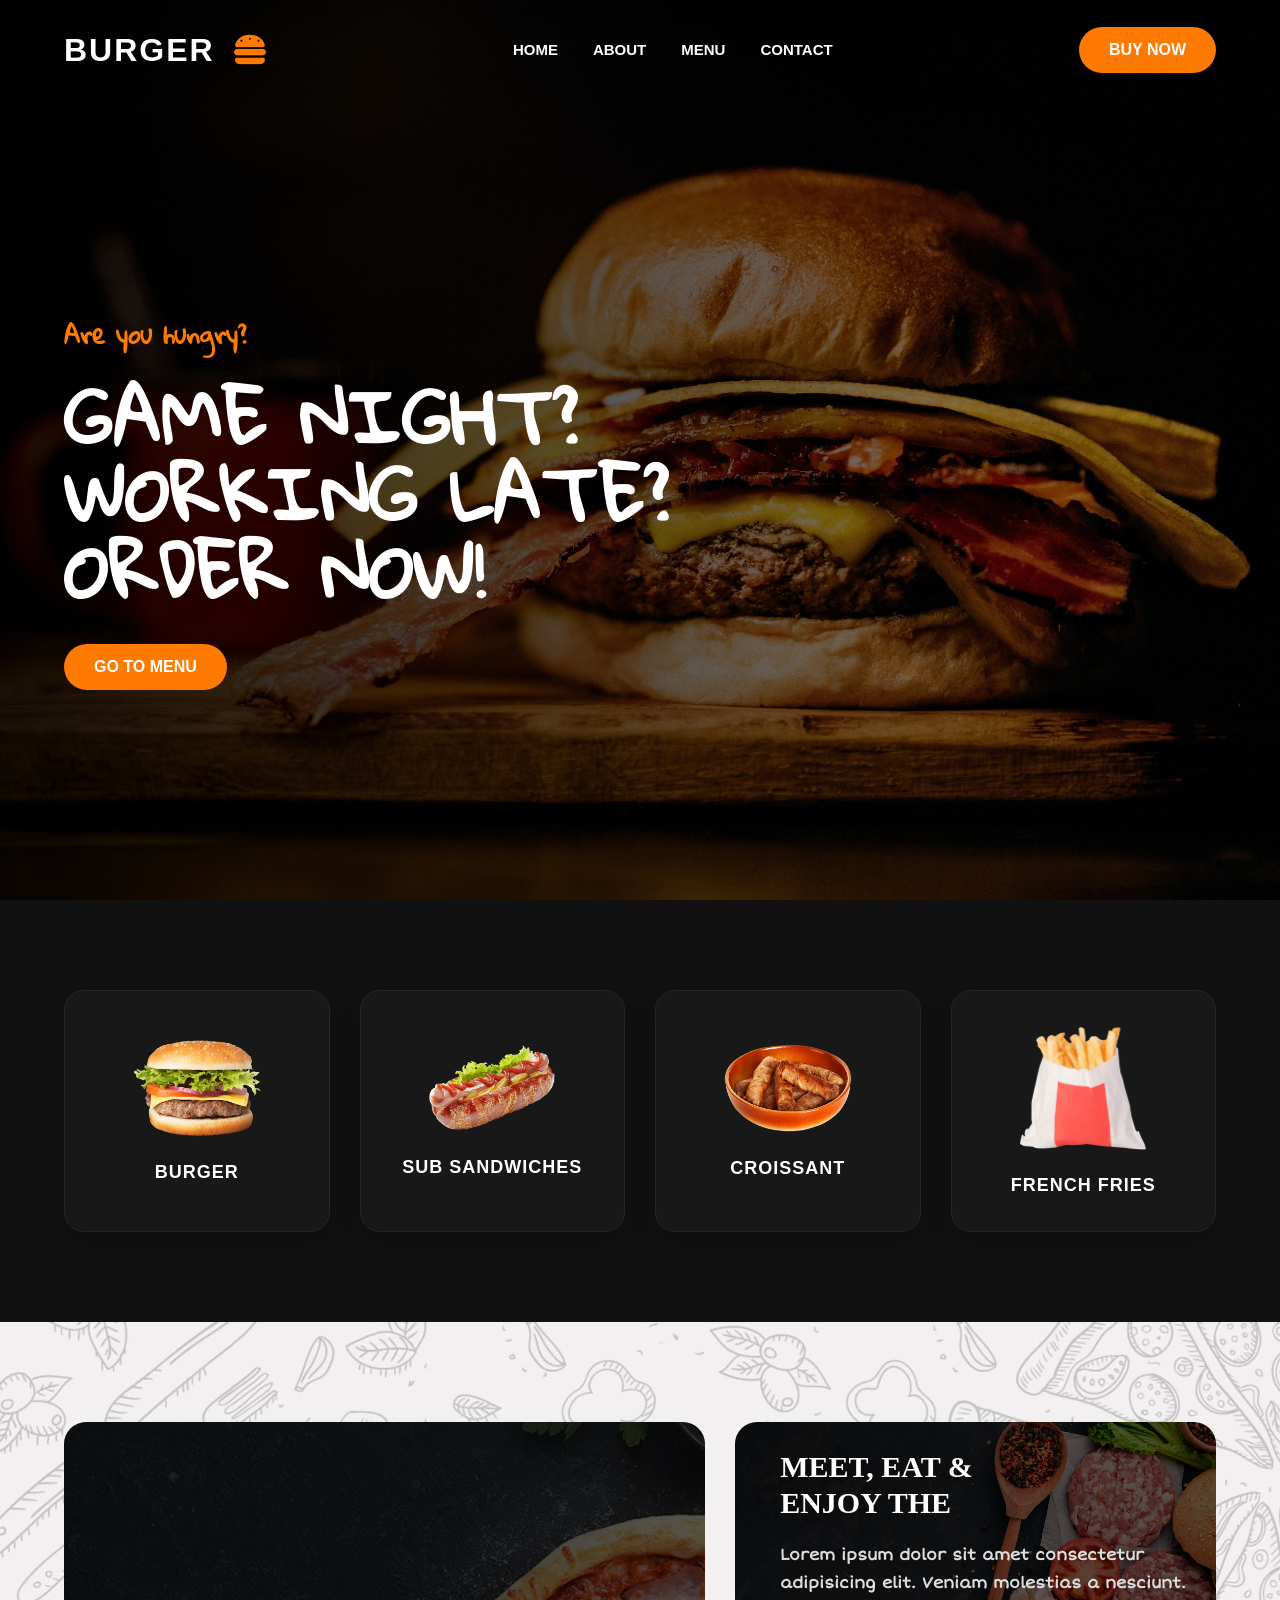
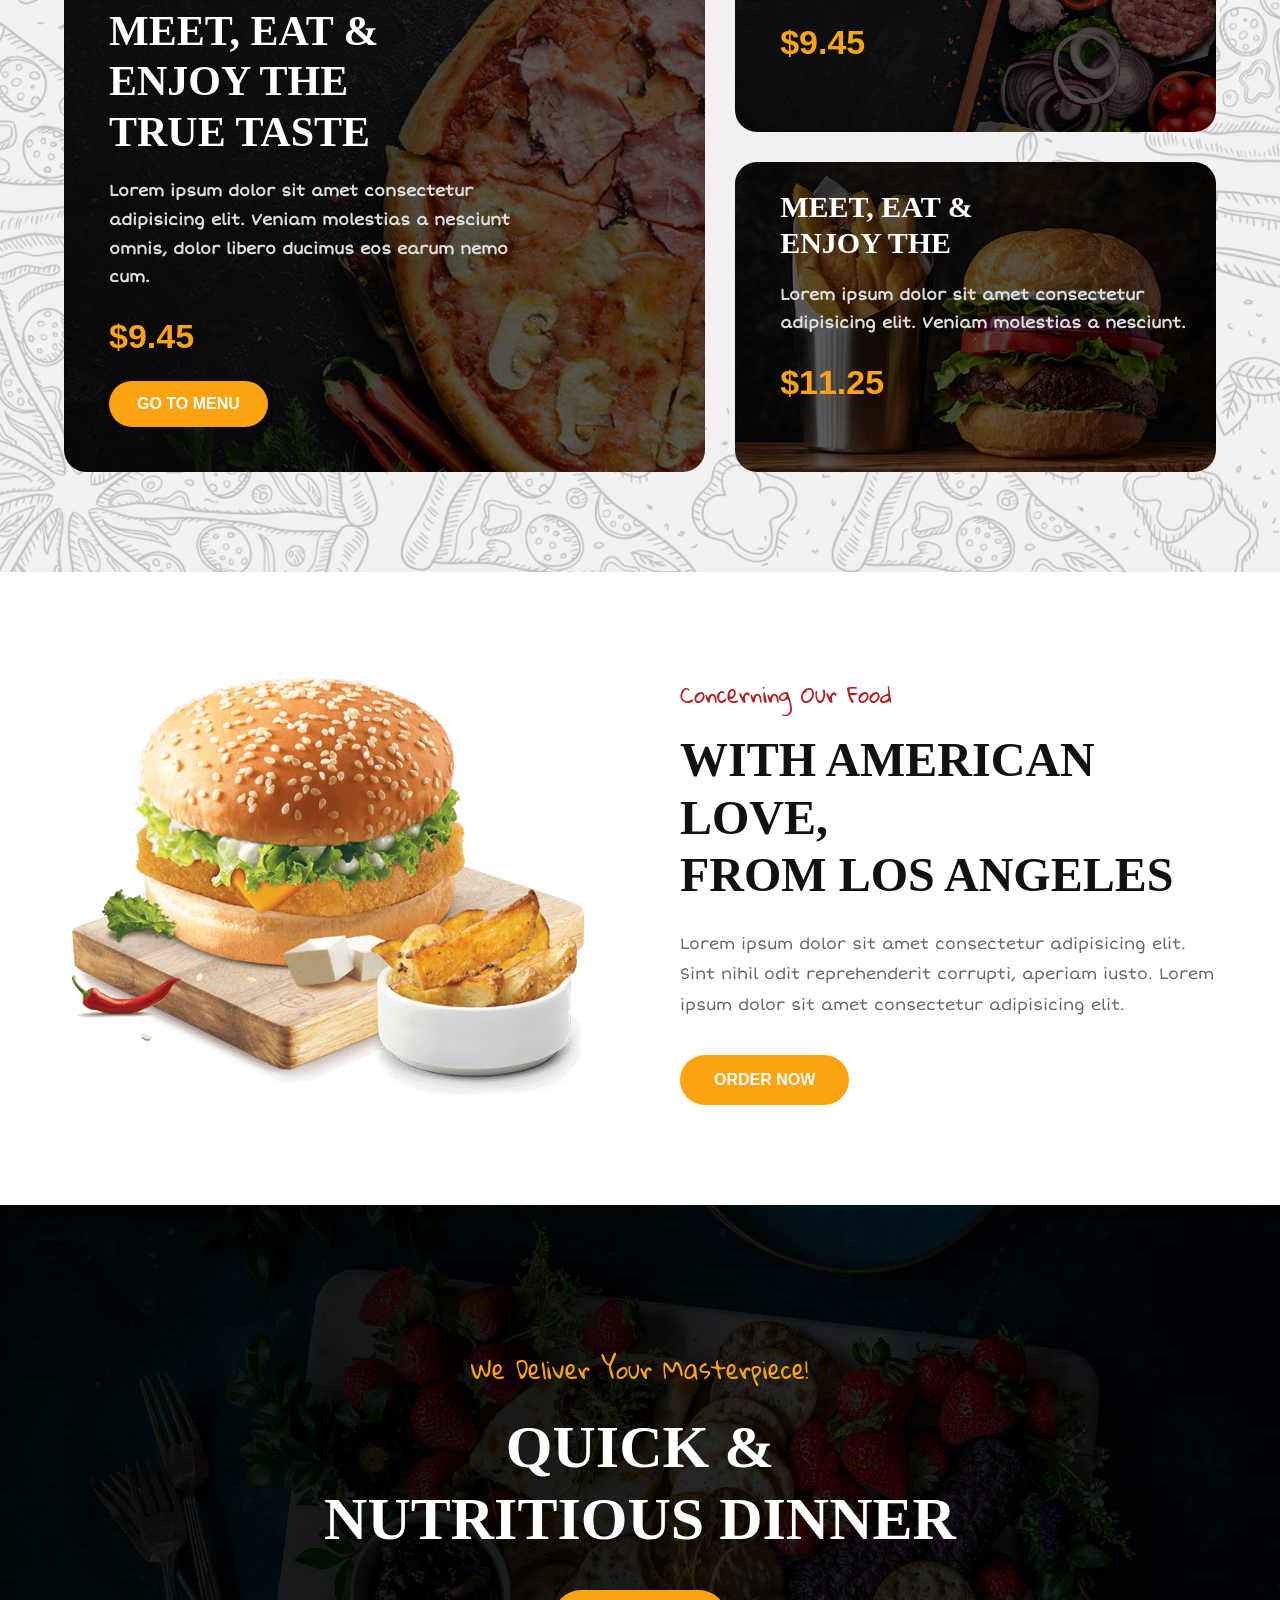
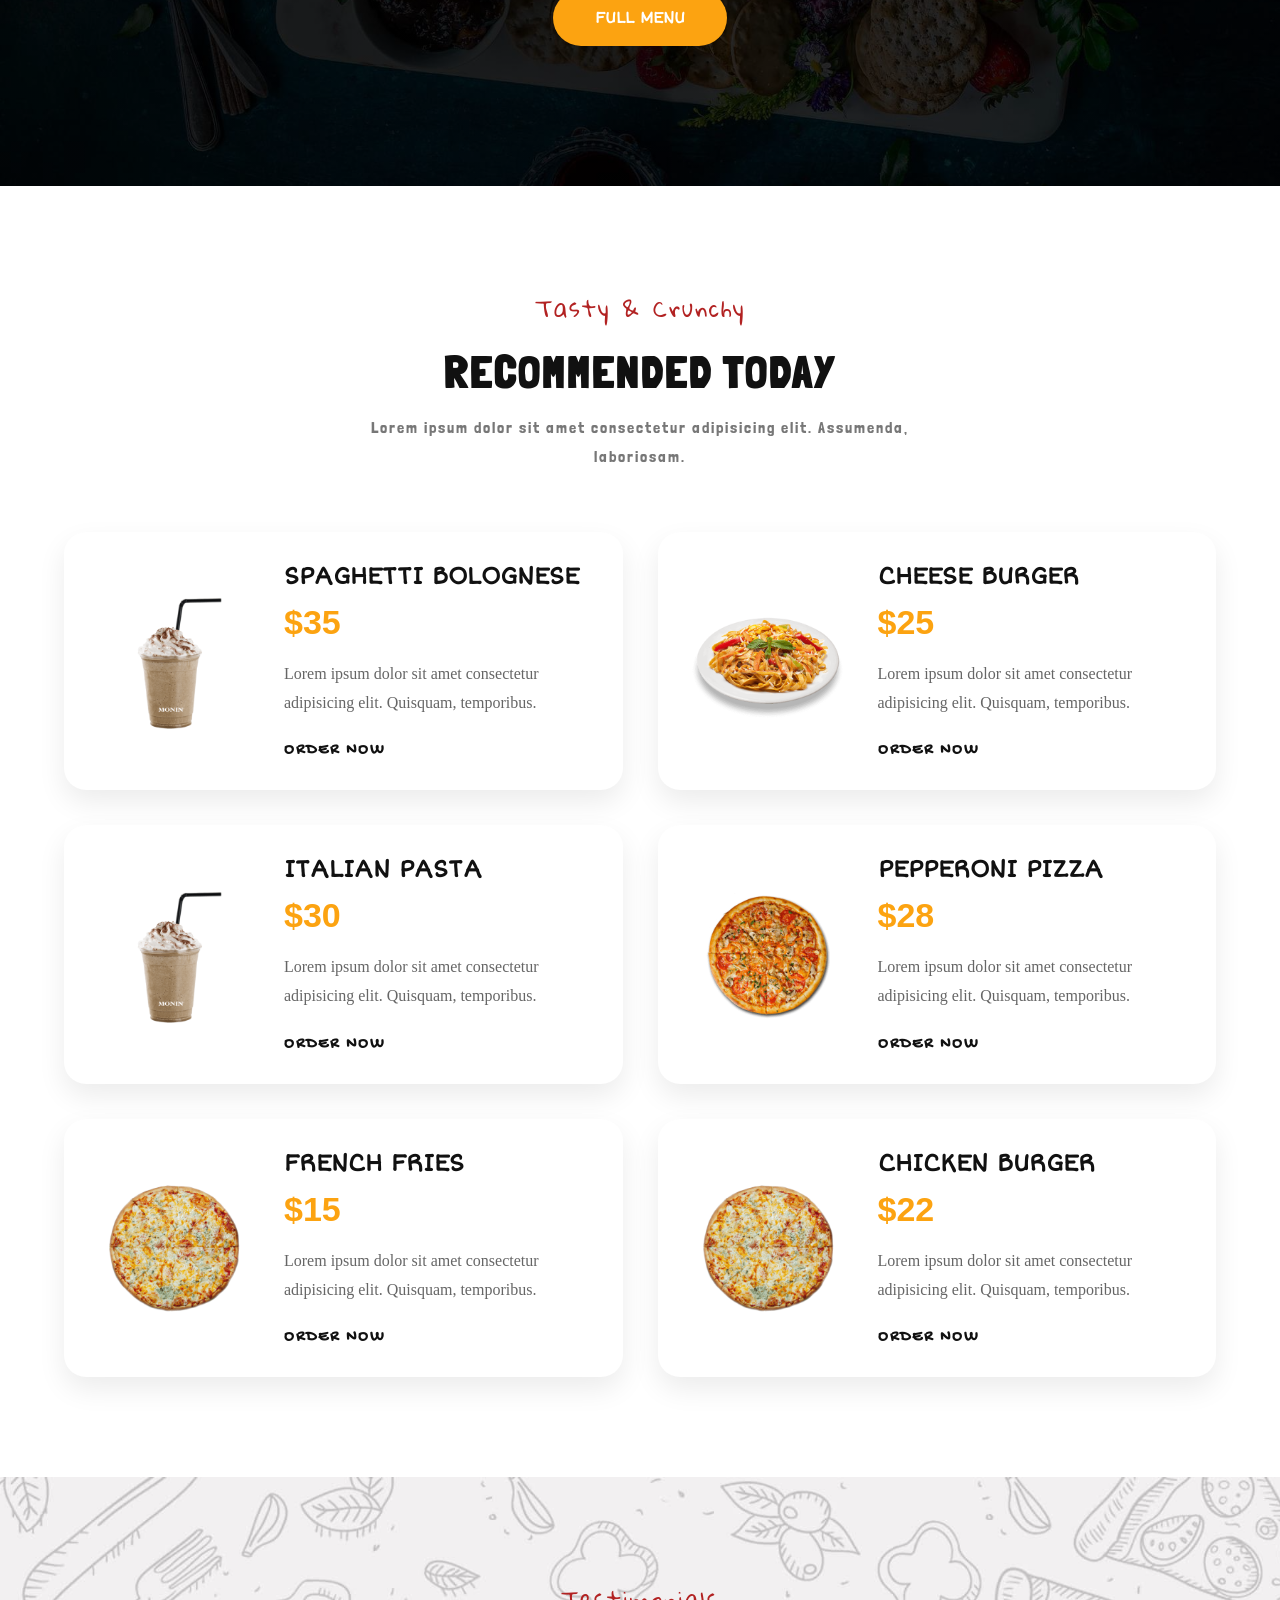
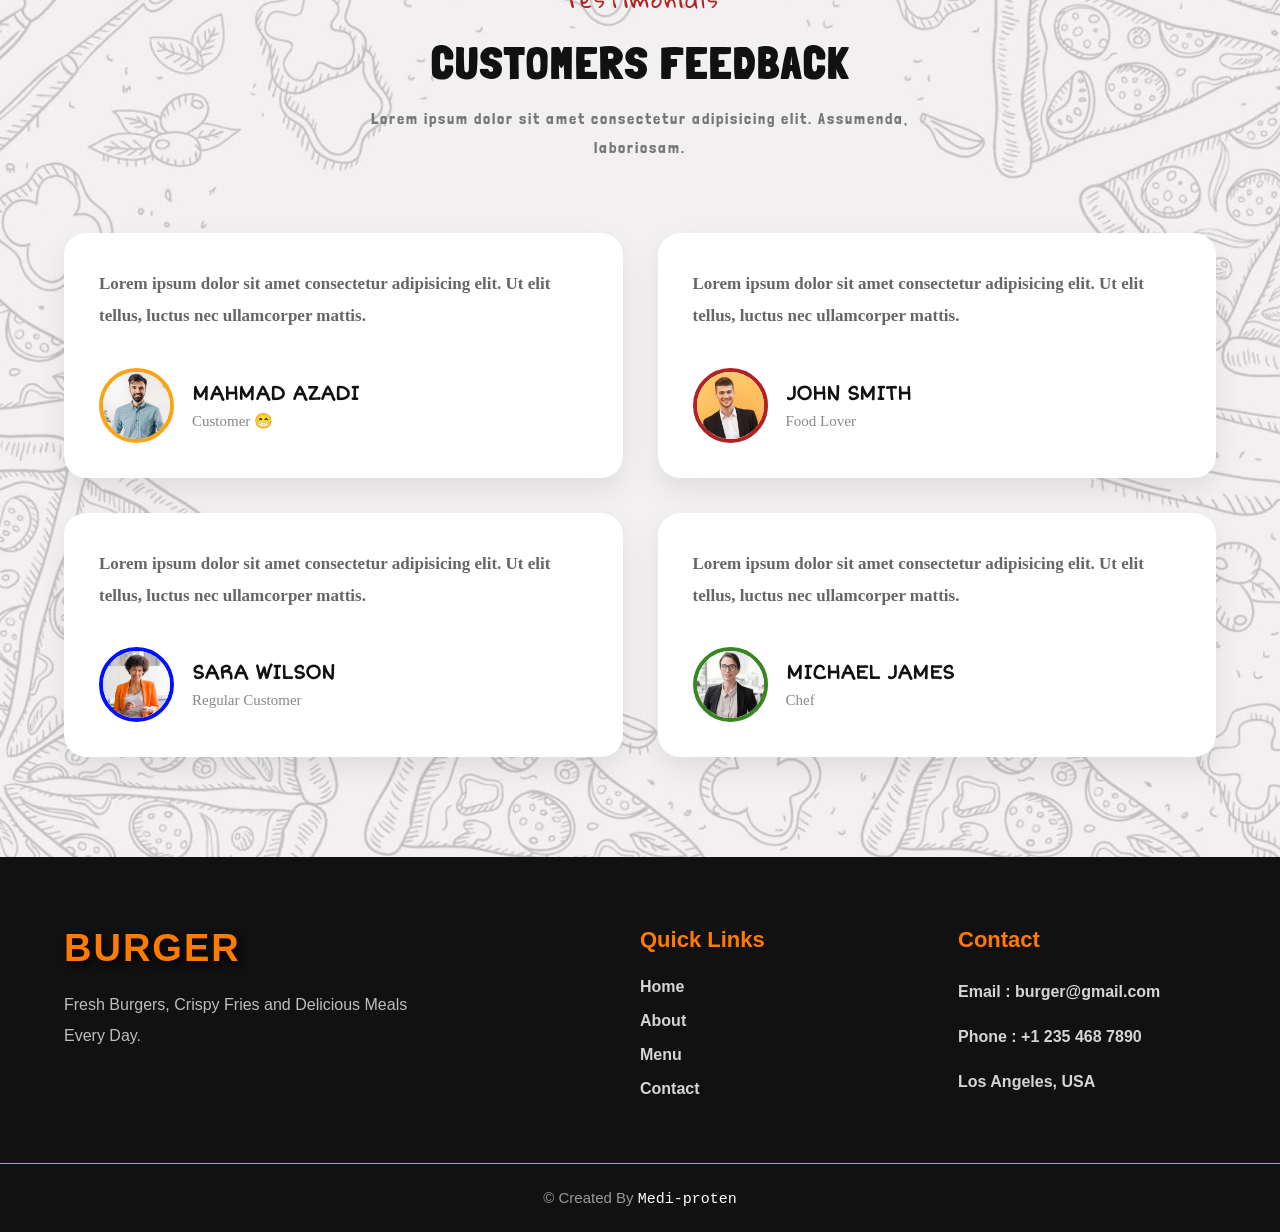
==== index.html @ 8668d594 "push burger website in github" ====
<!doctype html>
<html lang="en">
  <head>
    <meta charset="UTF-8" />
    <meta name="viewport" content="width=device-width, initial-scale=1.0" />
    <title>Burger Website</title>

    <!-- Favicon -->
    <link rel="icon" href="asesst/imgs/logo.png" />

    <!-- Font Awesome -->
    <link
      rel="stylesheet"
      href="https://cdnjs.cloudflare.com/ajax/libs/font-awesome/6.7.2/css/all.min.css"
    />

    <!-- Google Fonts (یکبار لینک شده) -->
    <link rel="preconnect" href="https://fonts.googleapis.com" />
    <link rel="preconnect" href="https://fonts.gstatic.com" crossorigin />
    <link
      href="https://fonts.googleapis.com/css2?family=Geist+Pixel&family=Gloria+Hallelujah&family=Gochi+Hand&family=Kavoon&family=Kranky&family=Lilita+One&family=Londrina+Solid:wght@100;300;400;900&family=Playpen+Sans:wght@100..800&family=Rock+Salt&family=Short+Stack&family=Syne+Mono&display=swap"
      rel="stylesheet"
    />

    <!-- CSS -->
    <link rel="stylesheet" href="css/reset.css" />
    <link rel="stylesheet" href="css/style.css" />
    <link rel="stylesheet" href="css/loader.css" />
  </head>
  <body>
    <!-- ===== LOADER ===== -->
    <div class="loader-wrapper" id="loader">
      <div class="loader">
        <div class="loader-burger">
          <i class="fas fa-hamburger"></i>
        </div>
        <div class="loader-text">BURGER <span>HOUSE</span></div>
        <div class="loader-dots">
          <span></span>
          <span></span>
          <span></span>
          <span></span>
          <span></span>
        </div>
        <div class="loader-progress">
          <div class="loader-progress-bar"></div>
        </div>
        <div class="loader-subtext">Preparing delicious meals...</div>
      </div>
    </div>
    <!-- ===== HEADER ===== -->
    <header class="header" id="header">
      <div class="container">
        <!-- ===== NAVBAR ===== -->
        <nav class="navbar">
          <div class="logo-box">
            <h2 class="logo-text">BURGER</h2>
            <i class="fas fa-hamburger logo-icon"></i>
          </div>
          <ul class="menu-list">
            <li><a href="index.html" class="active">HOME</a></li>
            <li><a href="html/about.html">ABOUT</a></li>
            <li><a href="html/menu.html">MENU</a></li>
            <li><a href="html/contact.html">CONTACT</a></li>
          </ul>
          <a href="html/menu.html" class="order-button">BUY NOW</a>
        </nav>

        <!-- ===== HERO ===== -->
        <section class="hero">
          <div class="hero-text">
            <p class="small-title">Are you hungry?</p>
            <h1 class="main-title">
              GAME NIGHT?<br />
              WORKING LATE?<br />
              ORDER NOW!
            </h1>
            <a href="html/menu.html" class="order-button">GO TO MENU</a>
          </div>
        </section>
      </div>
    </header>

    <!-- ===== FOOD CATEGORY ===== -->
    <section class="food-category">
      <div class="food-category-card">
        <img src="asesst/imgs/category-01.png" alt="Burger" />
        <h3>BURGER</h3>
      </div>
      <div class="food-category-card">
        <img src="asesst/imgs/category-02.png" alt="Sub Sandwich" />
        <h3>SUB SANDWICHES</h3>
      </div>
      <div class="food-category-card">
        <img src="asesst/imgs/category-03.png" alt="Croissant" />
        <h3>CROISSANT</h3>
      </div>
      <div class="food-category-card">
        <img src="asesst/imgs/category-04.png" alt="French Fries" />
        <h3>FRENCH FRIES</h3>
      </div>
    </section>

    <!-- ===== SPECIAL FOODS ===== -->
    <section class="special-food">
      <div class="special-food-container">
        <!-- Left Card -->
        <article class="special-card large-card">
          <img src="asesst/imgs/special-01.jpg" alt="Special Burger" />
          <div class="special-content">
            <h2>
              MEET, EAT & <br />
              ENJOY THE <br />
              TRUE TASTE
            </h2>
            <p>
              Lorem ipsum dolor sit amet consectetur adipisicing elit. Veniam
              molestias a nesciunt omnis, dolor libero ducimus eos earum nemo
              cum.
            </p>
            <span class="price">$9.45</span>
            <a href="menu.html" class="menu-btn">GO TO MENU</a>
          </div>
        </article>
        <!-- Right Cards -->
        <div class="special-right">
          <article class="special-card small-card">
            <img src="asesst/imgs/special-02.jpg" alt="Burger" />
            <div class="special-content">
              <h2>
                MEET, EAT & <br />
                ENJOY THE
              </h2>
              <p>
                Lorem ipsum dolor sit amet consectetur adipisicing elit. Veniam
                molestias a nesciunt.
              </p>
              <span class="price">$9.45</span>
            </div>
          </article>

          <article class="special-card small-card">
            <img src="asesst/imgs/special-03.jpg" alt="Burger" />
            <div class="special-content">
              <h2>
                MEET, EAT & <br />
                ENJOY THE
              </h2>
              <p>
                Lorem ipsum dolor sit amet consectetur adipisicing elit. Veniam
                molestias a nesciunt.
              </p>
              <span class="price">$11.25</span>
            </div>
          </article>
        </div>
      </div>
    </section>

    <!-- ===== ABOUT ===== -->
    <section class="about">
      <div class="container about-container">
        <div class="about-image">
          <img src="asesst/imgs/about-bg.png" alt="About Burger" />
        </div>
        <div class="about-content">
          <span class="section-subtitle">Concerning Our Food</span>
          <h2 class="section-title">
            WITH AMERICAN LOVE,<br />
            FROM LOS ANGELES
          </h2>
          <p>
            Lorem ipsum dolor sit amet consectetur adipisicing elit. Sint nihil
            odit reprehenderit corrupti, aperiam iusto. Lorem ipsum dolor sit
            amet consectetur adipisicing elit.
          </p>
          <a href="#" class="about-btn">ORDER NOW</a>
        </div>
      </div>
    </section>

    <!-- ===== DELIVERY BANNER ===== -->
    <section class="delivery-banner">
      <div class="banner-overlay">
        <div class="banner-content">
          <span class="banner-subtitle">We Deliver Your Masterpiece!</span>
          <h2>
            QUICK & <br />
            NUTRITIOUS DINNER
          </h2>
          <a href="menu.html" class="banner-btn">FULL MENU</a>
        </div>
      </div>
    </section>

    <!-- ===== RECOMMENDED MENU ===== -->
    <section class="recommended-menu">
      <div class="container">
        <div class="section-heading">
          <span>Tasty & Crunchy</span>
          <h2>RECOMMENDED TODAY</h2>
          <p>
            Lorem ipsum dolor sit amet consectetur adipisicing elit. Assumenda,
            laboriosam.
          </p>
        </div>

        <section class="foods">
          <!-- Card 1 -->
          <article class="food-card">
            <div class="food-image">
              <img src="asesst/imgs/today-03.png" alt="Spaghetti" />
            </div>
            <div class="food-content">
              <h3>SPAGHETTI BOLOGNESE</h3>
              <span class="food-price">$35</span>
              <p>
                Lorem ipsum dolor sit amet consectetur adipisicing elit.
                Quisquam, temporibus.
              </p>
              <a href="#" class="food-btn">ORDER NOW</a>
            </div>
          </article>
          <!-- Card 2 -->
          <article class="food-card">
            <div class="food-image">
              <img src="asesst/imgs/today-01.png" alt="Burger" />
            </div>
            <div class="food-content">
              <h3>CHEESE BURGER</h3>
              <span class="food-price">$25</span>
              <p>
                Lorem ipsum dolor sit amet consectetur adipisicing elit.
                Quisquam, temporibus.
              </p>
              <a href="#" class="food-btn">ORDER NOW</a>
            </div>
          </article>

          <!-- Card 3 -->
          <article class="food-card">
            <div class="food-image">
              <img src="asesst/imgs/today-03.png" alt="Pasta" />
            </div>
            <div class="food-content">
              <h3>ITALIAN PASTA</h3>
              <span class="food-price">$30</span>
              <p>
                Lorem ipsum dolor sit amet consectetur adipisicing elit.
                Quisquam, temporibus.
              </p>
              <a href="#" class="food-btn">ORDER NOW</a>
            </div>
          </article>

          <!-- Card 4 -->
          <article class="food-card">
            <div class="food-image">
              <img src="asesst/imgs/today-02.png" alt="Pizza" />
            </div>
            <div class="food-content">
              <h3>PEPPERONI PIZZA</h3>
              <span class="food-price">$28</span>
              <p>
                Lorem ipsum dolor sit amet consectetur adipisicing elit.
                Quisquam, temporibus.
              </p>
              <a href="#" class="food-btn">ORDER NOW</a>
            </div>
          </article>

          <!-- Card 5 -->
          <article class="food-card">
            <div class="food-image">
              <img src="asesst/imgs/today-04.png" alt="French Fries" />
            </div>
            <div class="food-content">
              <h3>FRENCH FRIES</h3>
              <span class="food-price">$15</span>
              <p>
                Lorem ipsum dolor sit amet consectetur adipisicing elit.
                Quisquam, temporibus.
              </p>
              <a href="#" class="food-btn">ORDER NOW</a>
            </div>
          </article>

          <!-- Card 6 -->
          <article class="food-card">
            <div class="food-image">
              <img src="asesst/imgs/today-04.png" alt="Chicken Burger" />
            </div>
            <div class="food-content">
              <h3>CHICKEN BURGER</h3>
              <span class="food-price">$22</span>
              <p>
                Lorem ipsum dolor sit amet consectetur adipisicing elit.
                Quisquam, temporibus.
              </p>
              <a href="#" class="food-btn">ORDER NOW</a>
            </div>
          </article>
        </section>
      </div>
    </section>

    <!-- ===== FEEDBACK ===== -->
    <section class="feedback">
      <div class="container">
        <div class="section-heading">
          <span>Testimonials</span>
          <h2>CUSTOMERS FEEDBACK</h2>
          <p>
            Lorem ipsum dolor sit amet consectetur adipisicing elit. Assumenda,
            laboriosam.
          </p>
        </div>
        <div class="testimonials">
          <!-- Card 1 -->
          <article class="testimonial-card">
            <p>
              Lorem ipsum dolor sit amet consectetur adipisicing elit. Ut elit
              tellus, luctus nec ullamcorper mattis.
            </p>
            <div class="customer">
              <img
                id="one-customer"
                src="asesst/imgs/client-03.jpg"
                alt="Customer"
              />
              <div>
                <h3>MAHMAD AZADI</h3>
                <span>Customer 😁</span>
              </div>
            </div>
          </article>

          <!-- Card 2 -->
          <article class="testimonial-card">
            <p>
              Lorem ipsum dolor sit amet consectetur adipisicing elit. Ut elit
              tellus, luctus nec ullamcorper mattis.
            </p>
            <div class="customer">
              <img
                id="two-customer"
                src="asesst/imgs/client-02.jpg"
                alt="Customer"
              />
              <div>
                <h3>JOHN SMITH</h3>
                <span>Food Lover</span>
              </div>
            </div>
          </article>

          <!-- Card 3 -->
          <article class="testimonial-card">
            <p>
              Lorem ipsum dolor sit amet consectetur adipisicing elit. Ut elit
              tellus, luctus nec ullamcorper mattis.
            </p>
            <div class="customer">
              <img
                id="three-customer"
                src="asesst/imgs/client-01.jpg"
                alt="Customer"
              />
              <div>
                <h3>SARA WILSON</h3>
                <span>Regular Customer</span>
              </div>
            </div>
          </article>

          <!-- Card 4 -->
          <article class="testimonial-card">
            <p>
              Lorem ipsum dolor sit amet consectetur adipisicing elit. Ut elit
              tellus, luctus nec ullamcorper mattis.
            </p>
            <div class="customer">
              <img
                id="Four-customer"
                src="asesst/imgs/client-04.jpg"
                alt="Customer"
              />
              <div>
                <h3>MICHAEL JAMES</h3>
                <span>Chef</span>
              </div>
            </div>
          </article>
        </div>
      </div>
    </section>

    <!-- ===== FOOTER ===== -->
    <footer class="footer">
      <div class="container footer-container">
        <div class="footer-logo">
          <h2>BURGER</h2>
          <p>Fresh Burgers, Crispy Fries and Delicious Meals Every Day.</p>
        </div>

        <div class="footer-links">
          <h3>Quick Links</h3>
          <ul>
            <li><a href="index.html">Home</a></li>
            <li><a href="html/about.html">About</a></li>
            <li><a href="html/menu.html">Menu</a></li>
            <li><a href="html/contact.html">Contact</a></li>
          </ul>
        </div>

        <div class="footer-contact">
          <h3>Contact</h3>
          <p>Email : burger@gmail.com</p>
          <p>Phone : +1 235 468 7890</p>
          <p>Los Angeles, USA</p>
        </div>
      </div>

      <div class="footer-bottom">
        <p>
          © Created By
          <span style="color: #fff; font-family: monospace">Medi-proten</span>
        </p>
      </div>
    </footer>
    <script src="script/loader.js"></script>
  </body>
</html>
---- css/style.css ----
:root {
    --primary: #ff7a00;
    --primary-hover: #ff9433;
    --transition: 0.3s ease;
}
.container {
    width: 90%;
    max-width: 1300px;
    margin: auto;
}
.header {
    min-height: 100vh;
    background: linear-gradient(90deg, rgba(0, 0, 0, 0.88), rgba(0, 0, 0, 0.35)), url("../asesst/imgs/main.jpg");
    background-size: cover;
    background-position: center;
}
.navbar {
    height: 100px;
    display: flex;
    align-items: center;
    justify-content: space-between;
}
.logo-box {
    display: flex;
    align-items: center;
    gap: 18px;
}
.logo-text {
    font-size: 32px;
    font-weight: 900;
    letter-spacing: 2px;
    transition: var(--transition);
}
.logo-text:hover {
    transform: scale(1.05);
}
.logo-icon {
    font-size: 34px;
    color: var(--primary);
    transition: var(--transition);
}
.logo-icon:hover {
    transform: rotate(-10deg);
}
.menu-list {
    display: flex;
    gap: 35px;
}
.menu-list a {
    color: #fff;
    font-size: 15px;
    font-weight: bold;
    position: relative;
    transition: var(--transition);
    text-decoration: none;
}
.menu-list a:hover {
    color: var(--primary);
}
.menu-list a::after {
    content: "";
    position: absolute;
    left: 0;
    bottom: -8px;
    width: 100%;
    height: 2px;
    background: var(--primary);
    transform: scaleX(0);
    transform-origin: left;
    transition: var(--transition);
}
.menu-list a:hover::after {
    transform: scaleX(1);
}
.order-button {
    display: inline-block;
    padding: 14px 30px;
    background: var(--primary);
    color: #fff;
    border-radius: 40px;
    font-weight: bold;
    transition: var(--transition);
    text-decoration: none;
}
.order-button:hover {
    background: var(--primary-hover);
    transform: rotateZ(-3deg);
}
.hero {
    min-height: calc(100vh - 100px);
    display: flex;
    align-items: center;
}
.hero-text {
    max-width: 650px;
}
.small-title {
    color: var(--primary);
    font-size: 24px;
    font-weight: bold;
    margin-bottom: 20px;
    font-family: "Gloria Hallelujah", cursive;
}
.main-title {
    font-size: 70px;
    line-height: 1.1;
    font-weight: bolder;
    letter-spacing: .05rem;
    margin-bottom: 35px;
    font-family: Gloria Hallelujah;
}
.hero-button {
    display: inline-block;
    padding: 18px 42px;
    border-radius: 40px;
    background: var(--primary);
    color: #fff;
    font-weight: bold;
    transition: var(--transition);
    text-decoration: none;
}
.hero-button:hover {
    background: var(--primary-hover);
    transform: translateY(-5px);
}
.food-category {
    width: 90%;
    max-width: 1300px;
    margin: 90px auto;
    display: grid;
    grid-template-columns: repeat(4, 1fr);
    gap: 30px;
}
.food-category-card {
    background: #181818;
    border: 1px solid #252525;
    border-radius: 20px;
    padding: 35px 20px;
    display: flex;
    flex-direction: column;
    align-items: center;
    justify-content: center;
    text-align: center;
    cursor: pointer;
    transition: .35s ease;
    box-shadow: 0 10px 25px rgba(0, 0, 0, .18);
}
.food-category-card:hover {
    background: #fca311;
    transform: translateY(-10px);
    box-shadow: 0 18px 35px rgba(0, 0, 0, .28);
}
.food-category-card img {
    width: 130px;
    transition: .35s;
}
.food-category-card:hover img {
    transform: scale(1.12) rotate(-5deg);
}
.food-category-card h3 {
    margin-top: 25px;
    font-size: 18px;
    font-weight: 800;
    letter-spacing: 1px;
}
.food-category-card:hover h3 {
    color: #111;
}
.special-food {
    background: url("../asesst/imgs/special-bg.jpg");
    background-size: cover;
    background-position: center;
    padding: 100px 0;
}
.special-food-container {
    width: 90%;
    max-width: 1300px;
    margin: auto;
    display: grid;
    grid-template-columns: 1.2fr .9fr;gap: 30px;
}
.special-right {
    display: flex;
    flex-direction: column;
    gap: 30px;
}
.special-card {
    position: relative;
    overflow: hidden;
    border-radius: 22px;
    cursor: pointer;
}
.special-card img {
    width: 100%;
    height: 100%;
    object-fit: cover;
    display: block;
    transition: .45s ease;
    filter: brightness(35%);
}
.special-card:hover img {
    transform: scale(1.08);
    filter: brightness(50%);
}
.large-card {
    height: 650px;
}
.small-card {
    height: 310px;
}
.special-content {
    position: absolute;
    left: 45px;
    bottom: 45px;
    color: #fff;
}
.special-content h2 {
    font-size: 42px;
    line-height: 1.2;
    margin-bottom: 20px;
    font-family: Geist Pixel;
}
.small-card .special-content h2 {
    font-size: 30px;
}
.special-content p {
    max-width: 420px;
    color: #dddddd;
    line-height: 1.8;
    margin-bottom: 25px;
    font-family: Short Stack;
    font-weight: 700;
}
.price {
    display: block;
    color: #fca311;
    font-size: 34px;
    font-weight: bold;
    margin-bottom: 25px;
}
.menu-btn {
    display: inline-block;
    padding: 14px 28px;
    background: #fca311;
    color: #fff;
    border-radius: 40px;
    font-weight: bold;
    transition: .35s;
    text-decoration: none;
}
.menu-btn:hover {
    background: #ffb52e;
    transform: translateY(-4px);
}
.about {
    background: #fff;
    padding: 100px 0;
}
.about-container {
    display: grid;
    grid-template-columns: 1fr 1fr;
    align-items: center;
    gap: 80px;
}
.about-image img {
    width: 100%;
    max-width: 520px;
    margin: auto;
    transition: .4s;
}
.about-image img:hover {
    transform: scale(1.03);
}
.about-content {
    color: #111;
}
.section-subtitle {
    display: inline-block;
    color: #b22222;
    font-size: 22px;
    font-family: "Gloria Hallelujah", cursive;
    margin-bottom: 15px;
}
.section-title {
    font-size: 48px;
    font-weight: 900;
    line-height: 1.2;
    margin-bottom: 25px;
    font-family: Kranky;
}
.about-content p {
    color: #666;
    line-height: 1.9;
    margin-bottom: 35px;
    font-family: Short Stack;
    transition: .4s;
}
.about-content p:hover {
    color: black;
}
.about-btn {
    display: inline-block;
    background: #fca311;
    color: #fff;
    padding: 16px 34px;
    border-radius: 40px;
    font-weight: bold;
    transition: .35s;
    text-decoration: none;
}
.about-btn:hover {
    background: #ffb52e;
    transform: scale(1.08);
    color: #111;
}
.delivery-banner {
    background: linear-gradient(rgba(0, 0, 0, .60), rgba(0, 0, 0, .60)), url("../asesst/imgs/delivery.jpg");
    background-size: cover;
    background-position: center;
    padding: 140px 0;
}
.banner-overlay {
    width: 100%;
}
.banner-content {
    width: 90%;
    max-width: 1200px;
    margin: auto;
    text-align: center;
}
.banner-subtitle {
    display: block;
    color: #fca311;
    font-size: 24px;
    margin-bottom: 18px;
    font-family: "Gloria Hallelujah", cursive;
}
.banner-content h2 {
    font-size: 60px;
    line-height: 1.2;
    margin-bottom: 35px;
    font-family: Geist Pixel;
}
.banner-btn {
    display: inline-block;
    padding: 18px 42px;
    background: #fca311;
    color: #fff;
    border-radius: 40px;
    font-weight: bold;
    transition: .35s;
    font-family: Short Stack;
    text-decoration: none;
}
.banner-btn:hover {
    background: #ffb52e;
    transform: translateY(-5px);
}
.recommended-menu {
    background: #fff;
    padding: 100px 0;
}
.section-heading {
    text-align: center;
    margin-bottom: 60px;
    font-family: Londrina Solid;
    letter-spacing: 2px;
}
.section-heading span {
    display: block;
    color: #b22222;
    font-size: 22px;
    font-family: "Gloria Hallelujah", cursive;
    margin-bottom: 15px;
}
.section-heading h2 {color: #111;
    font-size: 46px;
    margin-bottom: 15px;
}
.section-heading p {
    color: #777;
    max-width: 600px;
    margin: auto;
    line-height: 1.8;
    transition: .4s;
}
.section-heading p:hover {
    color: orange;
}
.foods {
    display: grid;
    grid-template-columns: repeat(2, 1fr);
    gap: 35px;
}
.food-card {
    display: flex;
    align-items: center;
    gap: 30px;
    padding: 30px;
    background: #fff;
    border-radius: 22px;
    box-shadow: 0 12px 28px rgba(0, 0, 0, .08);
    transition: .35s;
}
.food-card:hover {
    transform: translateY(-8px);
    box-shadow: 0 18px 35px rgba(0, 0, 0, .15);
}
.food-image {
    flex-shrink: 0;
}
.food-image img {
    width: 160px;
    transition: .35s;
}
.food-card:hover img {
    transform: scale(1.08);
}
.food-content {
    flex: 1;
}
.food-content h3 {
    color: #111;
    font-size: 24px;
    margin-bottom: 12px;
    font-family: Short Stack;
}
.food-price {
    display: block;
    color: #fca311;
    font-size: 34px;
    font-weight: bold;
    margin-bottom: 18px;
}
.food-content p {
    color: #666;
    line-height: 1.8;
    margin-bottom: 22px;
    font-family: Geist Pixel;
}
.food-btn {
    color: #111;
    font-weight: bold;
    transition: .3s;
    font-family: Gochi Hand;
    letter-spacing: 2px;
    text-decoration: none;
}
.food-btn:hover {
    color: #fca311;
}
.feedback {
    background: url("../asesst/imgs/special-bg.jpg");
    background-size: cover;
    background-position: center;
    padding: 100px 0;
}
.feedback .section-heading {
    margin-bottom: 70px;
}
.testimonials {
    display: grid;
    grid-template-columns: repeat(2, 1fr);
    gap: 35px;
}
.testimonial-card {
    background: #ffffff;
    border-radius: 22px;
    padding: 35px;
    box-shadow: 0 12px 28px rgba(0, 0, 0, .08);
    transition: .35s ease;
}
.testimonial-card:hover {
    transform: translateY(-10px);
    box-shadow: 0 20px 40px rgba(0, 0, 0, .18);
}
.testimonial-card p {
    color: #666;
    font-size: 17px;
    line-height: 1.9;
    margin-bottom: 35px;
    font-family: Geist Pixel;
    transition: .4s;
    font-weight: 700;
}
.testimonial-card p:hover {
    color: rgb(201, 131, 0);
}
.customer {
    display: flex;
    align-items: center;
    gap: 18px;
}
.customer img {
    width: 75px;
    height: 75px;
    border-radius: 50%;
    object-fit: cover;
    border: 4px solid #fca311;
}
#two-customer {
    border-color: #b22222;
}
#three-customer {
    border-color: #0011ff;
}
#Four-customer {
    border-color: #1b7704e0;
}
.customer h3 {
    color: #111;
    font-size: 20px;
    margin-bottom: 6px;
    font-family: Short Stack;
}
.customer span {
    color: #888;
    font-size: 15px;
    font-family: Kranky;
}
.testimonial-card:hover .customer img {
    transform: scale(1.08);
    transition: .35s;
}
.testimonial-card:hover h3 {
    color: #fca311;
}
.footer {
    user-select: text;
    background: #111;
    color: #fff;
    padding-top: 70px;
    font-family: 'Segoe UI', Tahoma, Geneva, Verdana, sans-serif;
}
.footer-container {
    display: grid;
    grid-template-columns: 2fr 1fr 1fr;
    gap: 60px;
    padding-bottom: 50px;
}
.footer-logo h2 {
    font-size: 38px;
    color: var(--primary);
    user-select: none;
    text-shadow: 3.8px 4px 8px black;
    margin-bottom: 20px;
    font-family: 'Franklin Gothic Medium', 'Arial Narrow', Arial, sans-serif;
    letter-spacing: 2px;
}
.footer-logo p {
    color: #bdbdbd;
    line-height: 1.9;
    max-width: 380px;
}
.footer-links h3,
.footer-contact h3 {
    font-size: 22px;
    margin-bottom: 25px;
    color: var(--primary);
}
.footer-links ul {
    display: flex;
    flex-direction: column;
    gap: 16px;
    font-weight: 700;
    list-style: none;
    padding: 0;
}
.footer-links a {
    color: #d5d5d5;
    transition: .3s;text-decoration: none;
}
.footer-links a:hover {
    color: var(--primary);
    padding-left: 8px;
}
.footer-contact p {
    color: #d5d5d5;
    margin-bottom: 16px;
    line-height: 1.8;
    font-weight: 600;
}
.footer-bottom {
    border-top: 1px solid #eea300;
    padding: 25px 0;
    text-align: center;
    color: #999;
    font-size: 15px;
    display: flex;
    justify-content: center;
    gap: .4em;
}
@media (max-width: 1200px) {
    .container {
        width: 95%;
    }
    .food-category {
        grid-template-columns: repeat(2, 1fr);
    }
    .special-food-container {
        grid-template-columns: 1fr;
    }
    .large-card {
        height: 500px;
    }
    .small-card {
        height: 280px;
    }
    .about-container {
        gap: 40px;
    }
    .main-title {
        font-size: 58px;
    }
}
@media (max-width: 992px) {
    .navbar {
        flex-direction: column;
        justify-content: center;
        gap: 20px;
        height: auto;
        padding: 25px 0;
    }
    .menu-list {
        gap: 20px;
        flex-wrap: wrap;
        justify-content: center;
    }
    .hero {
        text-align: center;
        justify-content: center;
    }
    .main-title {
        font-size: 48px;
    }
    .food-category {
        grid-template-columns: repeat(2, 1fr);
    }
    .about-container {
        grid-template-columns: 1fr;
        text-align: center;
    }
    .about-image img {
        max-width: 420px;
    }
    .foods {
        grid-template-columns: 1fr;
    }
    .testimonials {
        grid-template-columns: 1fr;
    }
    .footer-container {
        grid-template-columns: 1fr;
        text-align: center;
    }
}
@media (max-width: 768px) {
    .main-title {
        font-size: 38px;
    }
    .small-title {
        font-size: 20px;
    }
    .hero-button {
        padding: 16px 32px;
    }
    .food-category {
        grid-template-columns: 1fr;
    }
    .food-category-card {
        width: 100%;
    }
    .special-content {
        left: 25px;
        bottom: 25px;
    }
    .special-content h2 {
        font-size: 28px;
    }
    .special-content p {
        font-size: 15px;
    }
    .banner-content h2 {
        font-size: 42px;
    }
    .section-title {
        font-size: 34px;
    }
    .section-heading h2 {
        font-size: 34px;
    }
    .food-card {
        flex-direction: column;
        text-align: center;
    }
    .food-image img {
        width: 130px;
    }
    .customer {
        flex-direction: column;
        text-align: center;
    }
}
@media (max-width: 576px) {
    .logo-text {
        font-size: 24px;
    }
    .logo-icon {
        font-size: 28px;
    }
    .menu-list {
        flex-direction: column;
        align-items: center;
    }
    .order-button {
        width: 100%;
        text-align: center;
    }
    .main-title {
        font-size: 30px;
    }
    .hero-button {
        width: 100%;
        text-align: center;
    }
    .banner-content h2 {
        font-size: 30px;
    }
    .section-title {
        font-size: 28px;
    }
    .section-heading h2 {
        font-size: 28px;
    }
    .about-btn,
    .banner-btn,
    .menu-btn {
        width: 100%;
        text-align: center;
    }
    .food-card {
        padding: 20px;
    }
    .footer {
        text-align: center;
    }
}
---- css/loader.css ----
/* ===== LOADER ===== */
.loader-wrapper {
    position: fixed;
    inset: 0;
    width: 100%;
    height: 100vh;
    background: rgba(28, 28, 28, 0.92);
    backdrop-filter: blur(20px);
    -webkit-backdrop-filter: blur(20px);
    display: flex;
    flex-direction: column;
    align-items: center;
    justify-content: center;
    z-index: 99999;
    transition: opacity 0.8s ease, visibility 0.8s ease, backdrop-filter 0.8s ease;
}
.loader-wrapper.hide {
    opacity: 0;
    visibility: hidden;
    pointer-events: none;
    backdrop-filter: blur(0px);
    -webkit-backdrop-filter: blur(0px);
}
.loader {
    display: flex;
    flex-direction: column;
    align-items: center;
    gap: 2rem;
    animation: fadeInUp 0.6s ease forwards;
}
.loader-burger {
    font-size: 5rem;
    color: var(--primary);
    animation: bounceBurger 1.2s ease-in-out infinite;
    filter: drop-shadow(0 0 30px rgba(255, 122, 0, 0.3));
}
.loader-text {
    font-family: 'Short Stack', cursive;
    font-size: 2rem;
    font-weight: 700;
    color: #fff;
    letter-spacing: 6px;
    text-transform: uppercase;
}
.loader-text span {
    color: var(--primary);
}
.loader-dots {
    display: flex;
    gap: 0.8rem;
    margin-top: 0.5rem;
}
.loader-dots span {
    width: 18px;
    height: 18px;
    border-radius: 50%;
    background: var(--primary);
    animation: dotPulse 1.4s ease-in-out infinite;
    box-shadow: 0 0 20px rgba(255, 122, 0, 0.3);
}
.loader-dots span:nth-child(2) {
    animation-delay: 0.2s;
}
.loader-dots span:nth-child(3) {
    animation-delay: 0.4s;
}
.loader-dots span:nth-child(4) {
    animation-delay: 0.6s;
}
.loader-dots span:nth-child(5) {
    animation-delay: 0.8s;
}
.loader-progress {
    width: 240px;
    height: 4px;
    background: rgba(255, 255, 255, 0.08);
    border-radius: 10px;
    overflow: hidden;
    margin-top: 0.5rem;
    box-shadow: inset 0 0 10px rgba(0, 0, 0, 0.2);
}
.loader-progress-bar {
    width: 0%;
    height: 100%;
    background: linear-gradient(90deg, var(--primary), var(--primary-hover), var(--primary));
    border-radius: 10px;
    animation: progressLoad 2s ease-in-out forwards;
    box-shadow: 0 0 20px rgba(255, 122, 0, 0.3);
}
.loader-subtext {
    font-family: 'Inter', sans-serif;
    font-size: 0.85rem;
    color: rgba(255, 255, 255, 0.4);
    letter-spacing: 2px;
    margin-top: 0.2rem;
    animation: pulseText 1.5s ease-in-out infinite;
}
@keyframes fadeInUp {
    0% {
        opacity: 0;
        transform: translateY(30px) scale(0.95);
    }
    100% {
        opacity: 1;
        transform: translateY(0) scale(1);
    }
}
@keyframes bounceBurger {
    0%, 100% {
        transform: translateY(0) scale(1) rotate(0deg);
    }
    50% {
        transform: translateY(-25px) scale(1.1) rotate(-8deg);
    }
}
@keyframes dotPulse {
    0%, 100% {
        transform: scale(0.6);
        opacity: 0.3;
    }
    50% {
        transform: scale(1);
        opacity: 1;
    }
}
@keyframes progressLoad {
    0% {
        width: 0%;
    }
    20% {
        width: 20%;
    }
    50% {
        width: 55%;
    }
    75% {
        width: 75%;
    }
    100% {
        width: 100%;
    }
}
@keyframes pulseText {
    0%, 100% {
        opacity: 0.8;
    }
    50% {
        opacity: 0.8;
    }
}
/* ===== RESPONSIVE ===== */
@media (max-width: 768px) {
    .loader-burger {
        font-size: 3.5rem;
    }
    .loader-text {
        font-size: 1.6rem;
        letter-spacing: 4px;
    }
    .loader-dots span {
        width: 14px;
        height: 14px;
    }
    .loader-progress {
        width: 180px;
    }
    .loader-subtext {
        font-size: 0.75rem;
    }
}
@media (max-width: 480px) {
    .loader-burger {
        font-size: 2.8rem;
    }
    .loader-text {
        font-size: 1.3rem;
        letter-spacing: 2px;
    }
    .loader-dots span {
        width: 12px;
        height: 12px;
        gap: 0.5rem;
    }
    .loader-progress {
        width: 150px;
    }
    .loader-subtext {
        font-size: 0.7rem;
    }
}
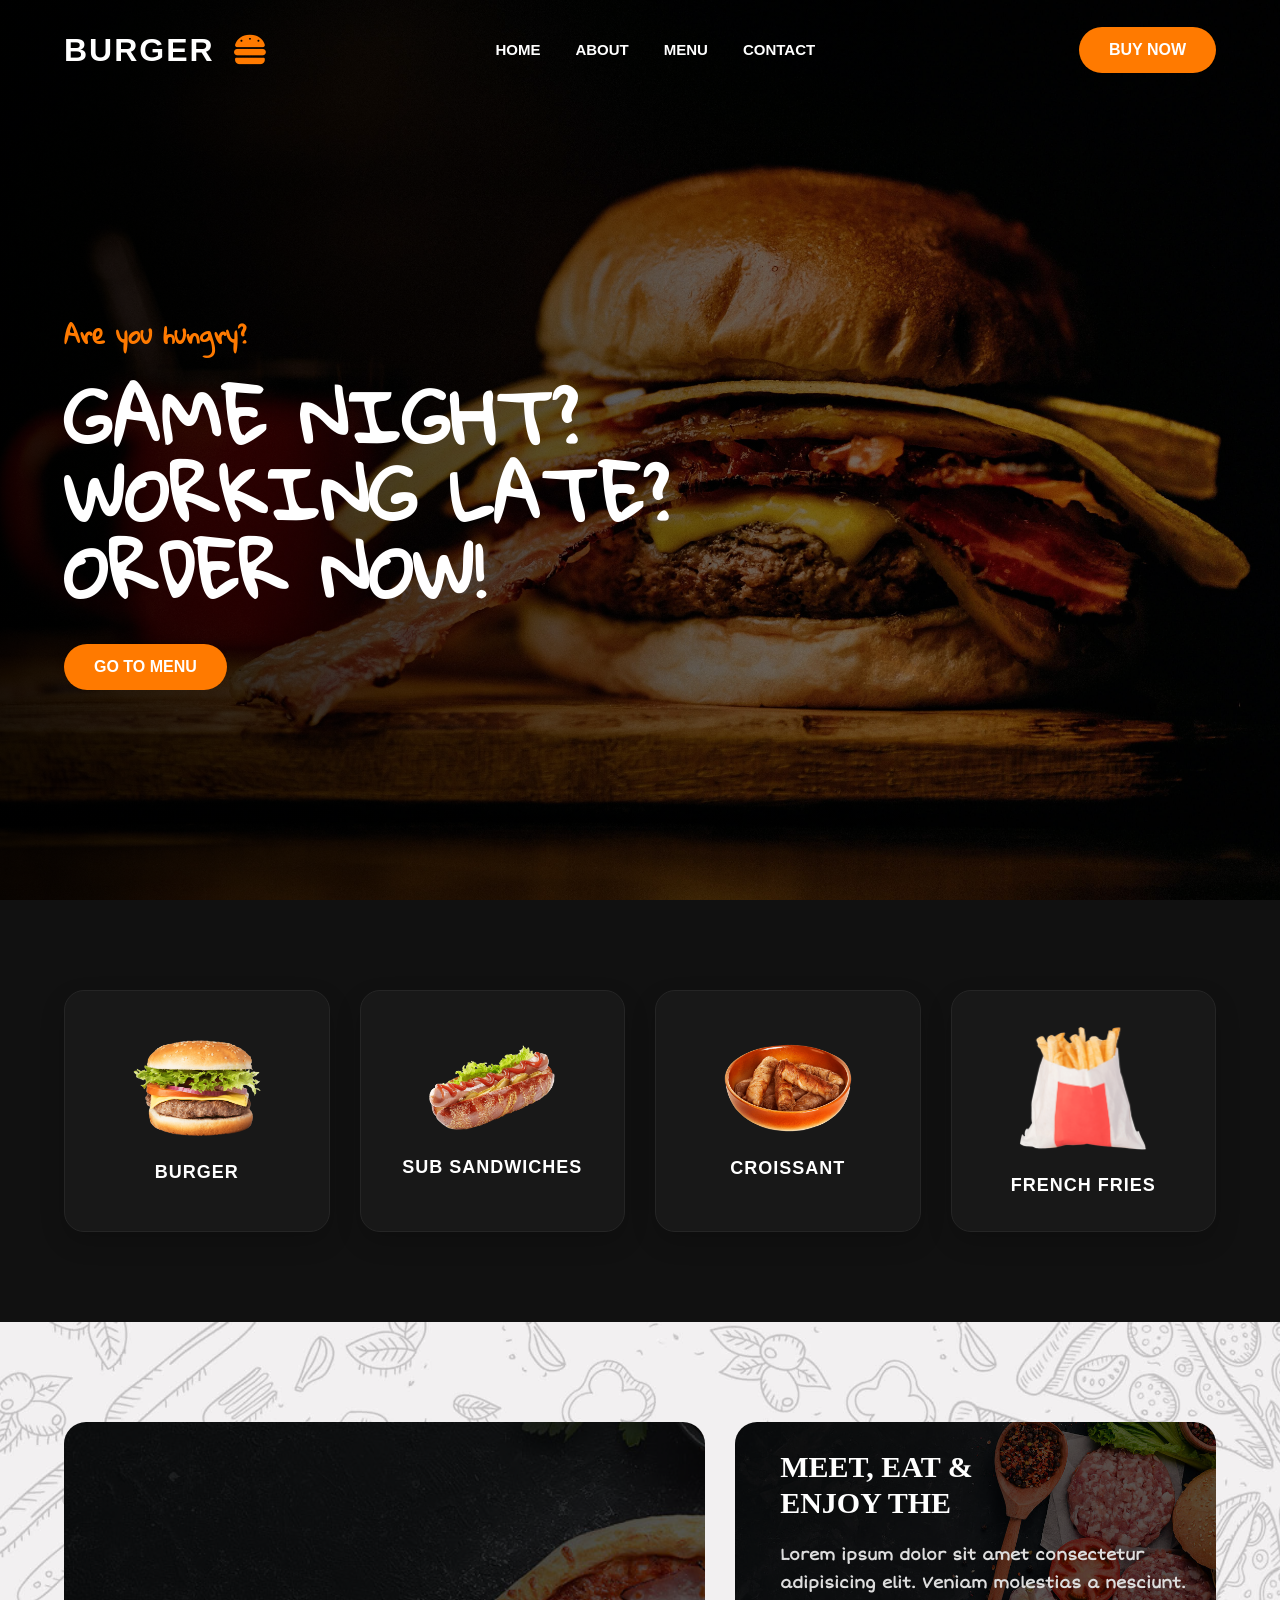
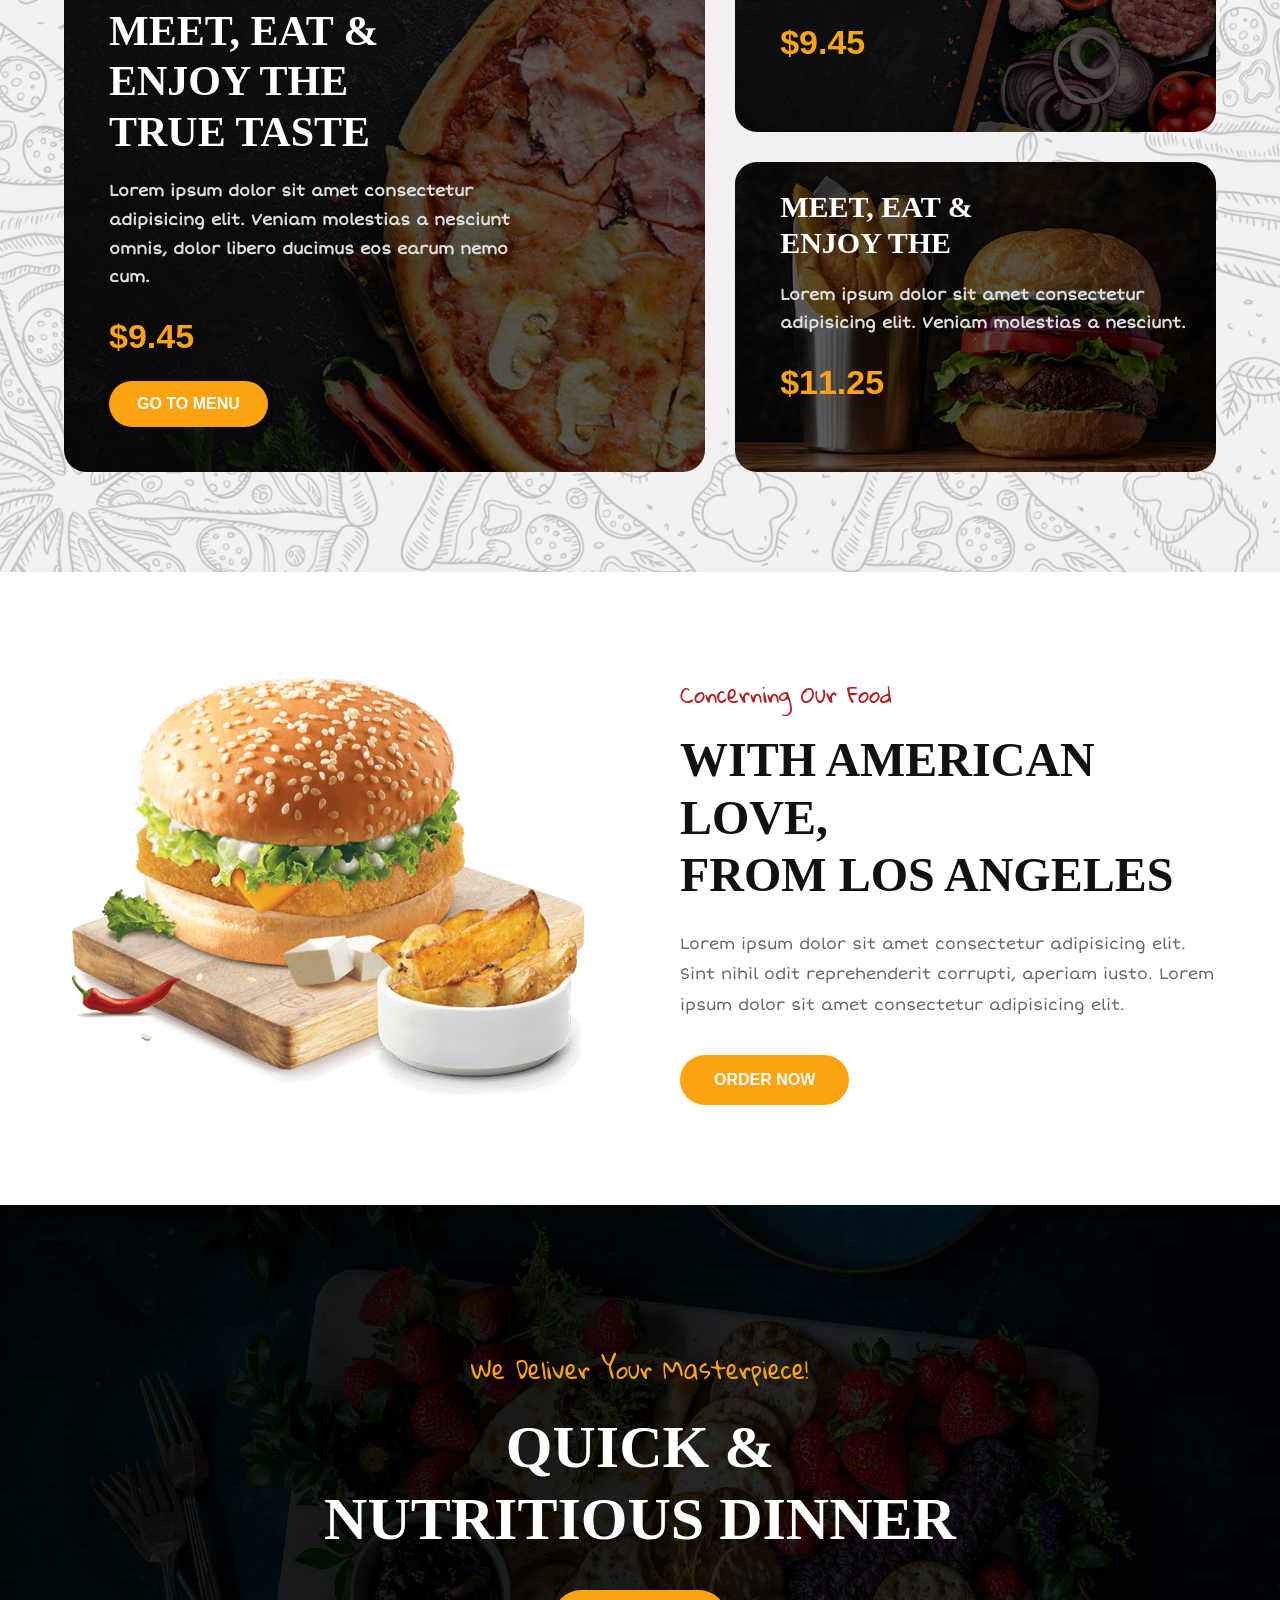
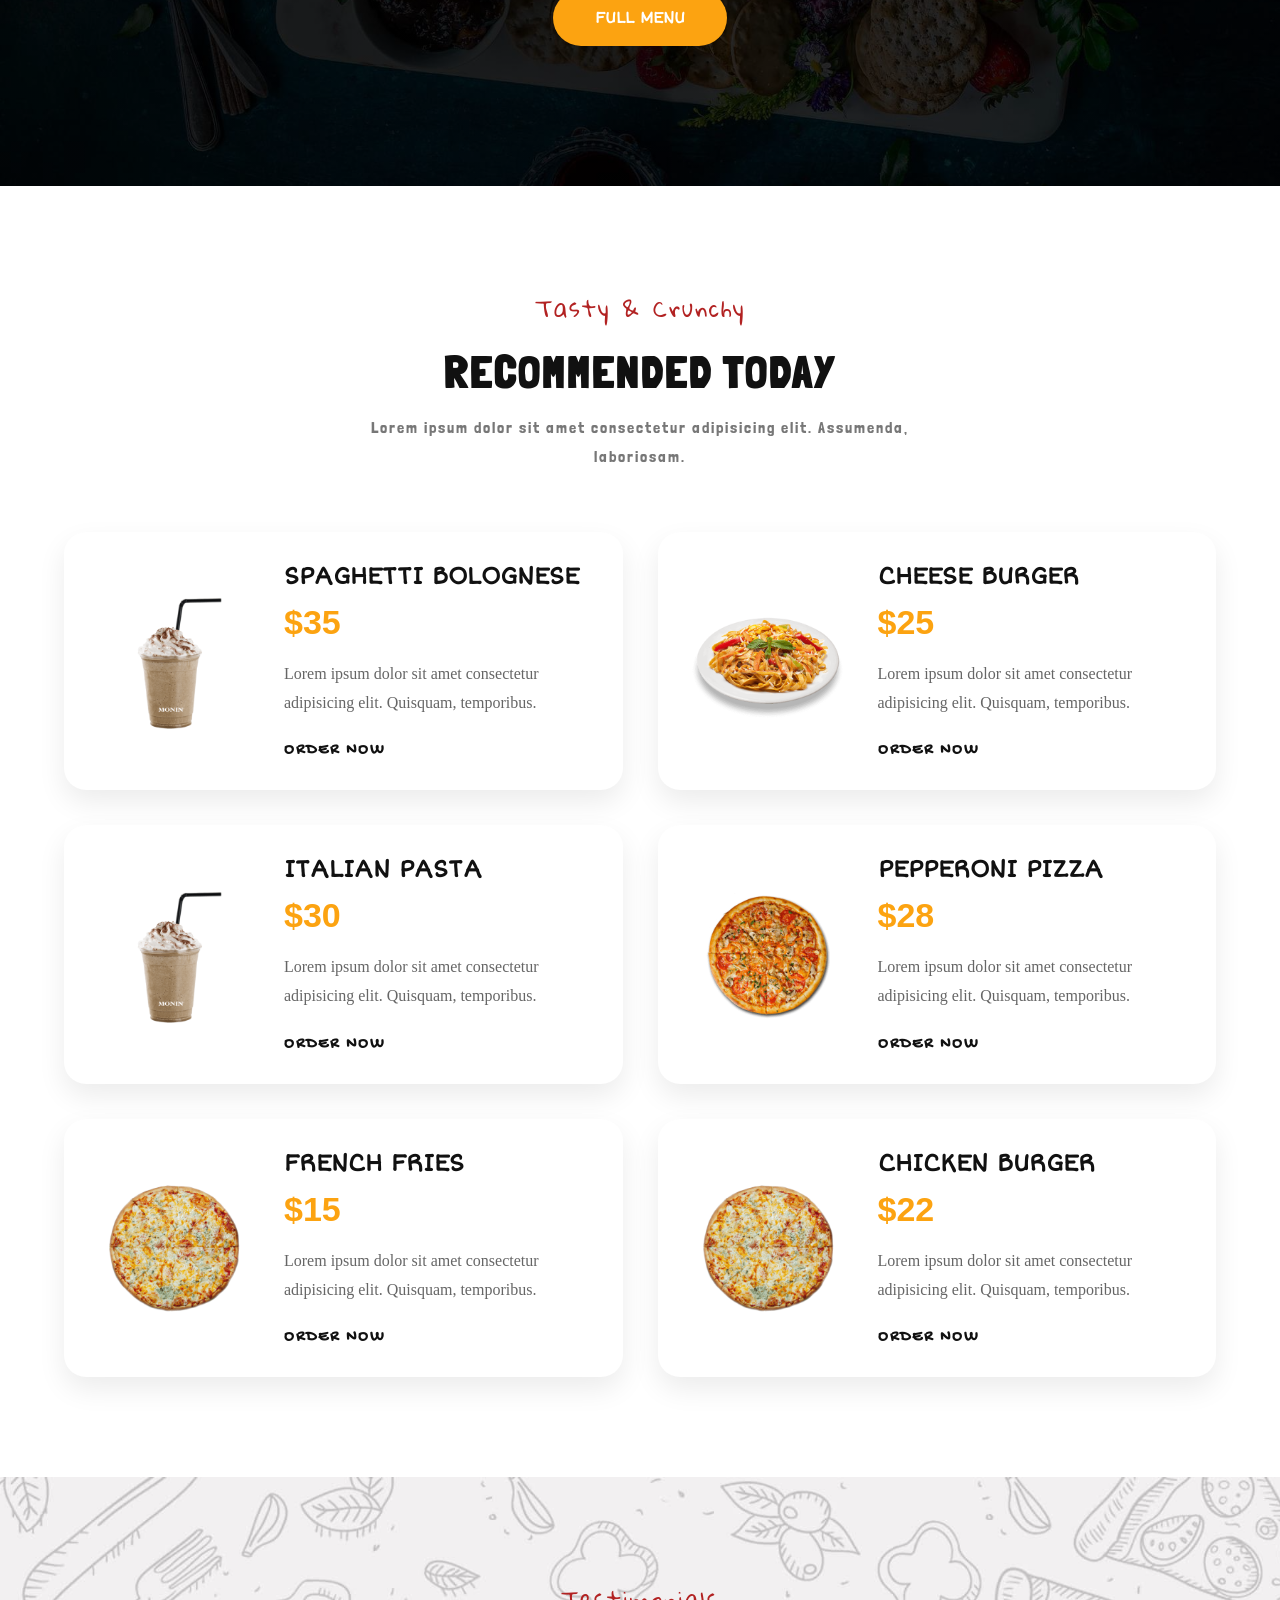
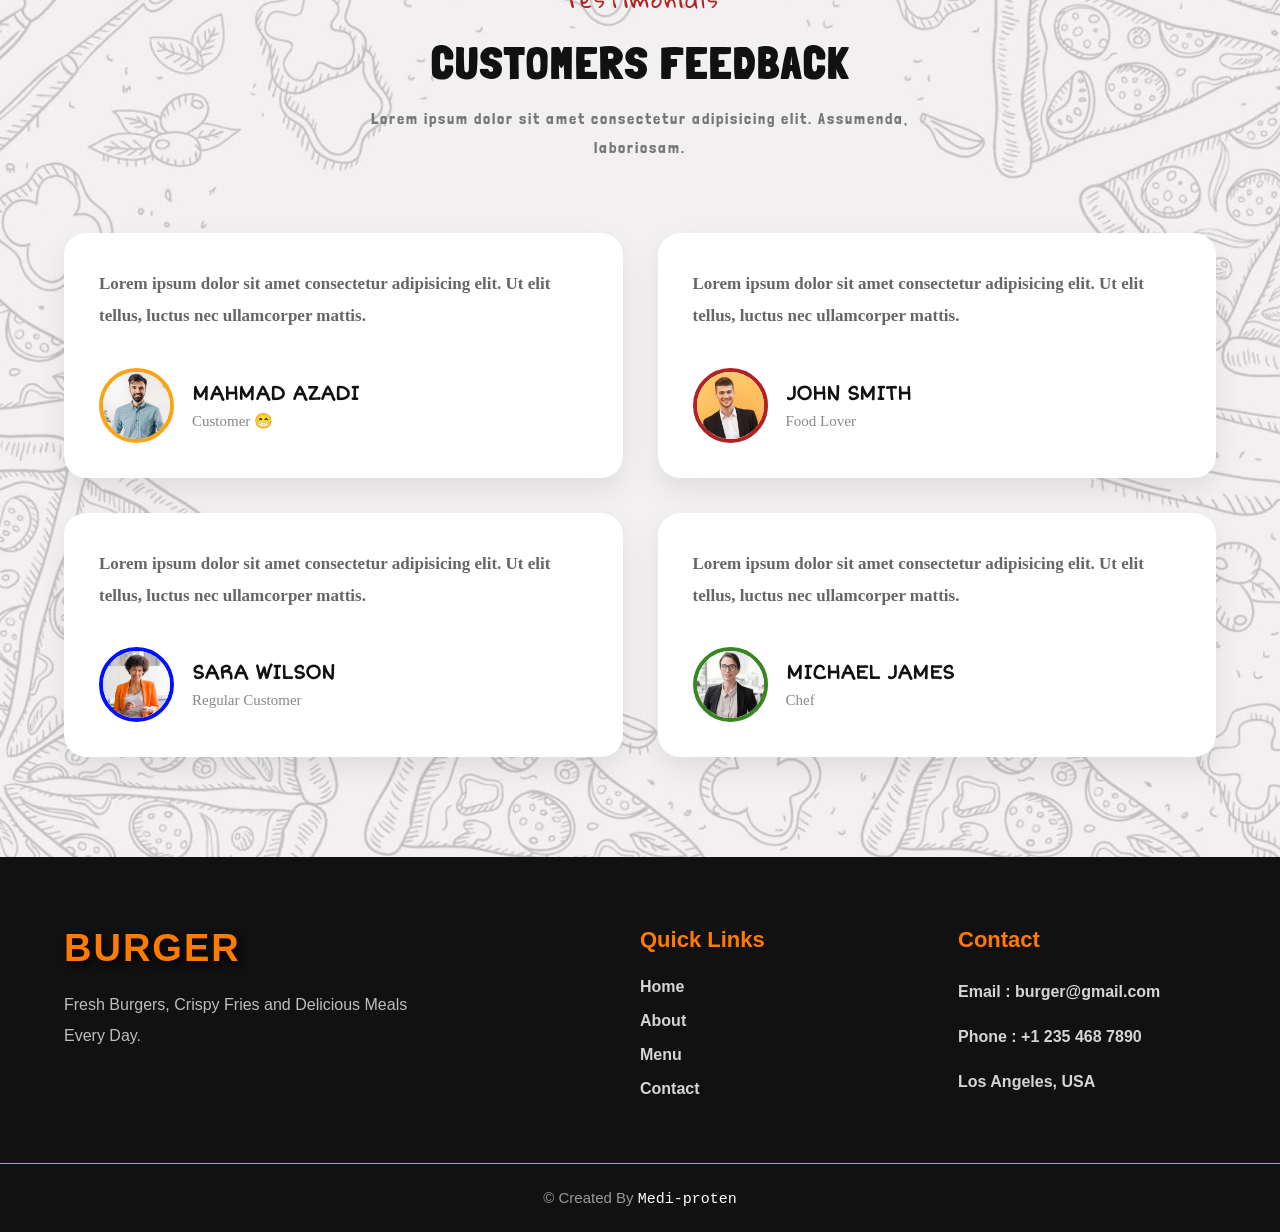
==== commit bfaa1252: "add hamburger menu in site" ====
--- a/index.html
+++ b/index.html
@@ -24,6 +24,7 @@
 
     <!-- CSS -->
     <link rel="stylesheet" href="css/reset.css" />
+    <link rel="stylesheet" href="css/mobile-menu.css">
     <link rel="stylesheet" href="css/style.css" />
     <link rel="stylesheet" href="css/loader.css" />
   </head>
@@ -48,23 +49,36 @@
         <div class="loader-subtext">Preparing delicious meals...</div>
       </div>
     </div>
+
+    
     <!-- ===== HEADER ===== -->
-    <header class="header" id="header">
-      <div class="container">
-        <!-- ===== NAVBAR ===== -->
-        <nav class="navbar">
-          <div class="logo-box">
-            <h2 class="logo-text">BURGER</h2>
-            <i class="fas fa-hamburger logo-icon"></i>
-          </div>
-          <ul class="menu-list">
-            <li><a href="index.html" class="active">HOME</a></li>
-            <li><a href="html/about.html">ABOUT</a></li>
-            <li><a href="html/menu.html">MENU</a></li>
-            <li><a href="html/contact.html">CONTACT</a></li>
-          </ul>
-          <a href="html/menu.html" class="order-button">BUY NOW</a>
-        </nav>
+   <header class="header" id="header">
+        <div class="container">
+            <!-- ===== NAVBAR (یکبار) ===== -->
+            <nav class="navbar">
+                <div class="logo-box">
+                    <h2 class="logo-text">BURGER</h2>
+                    <i class="fas fa-hamburger logo-icon"></i>
+                </div>
+
+                <!-- دکمه همبرگری (فقط در موبایل) -->
+                <div class="hamburger-menu" id="hamburgerMenu">
+                    <span></span>
+                    <span></span>
+                    <span></span>
+                </div>
+
+                <!-- منو -->
+                <ul class="menu-list" id="menuList">
+                    <li><a href="index.html" class="active">HOME</a></li>
+                    <li><a href="html/about.html">ABOUT</a></li>
+                    <li><a href="html/menu.html">MENU</a></li>
+                    <li><a href="html/contact.html">CONTACT</a></li>
+                    <li><a href="html/menu.html" class="order-button-mobile">BUY NOW</a></li>
+                </ul>
+
+                <a href="html/menu.html" class="order-button">BUY NOW</a>
+            </nav>
 
         <!-- ===== HERO ===== -->
         <section class="hero">
@@ -429,5 +443,6 @@
       </div>
     </footer>
     <script src="script/loader.js"></script>
+    <script src="script/mobile-menu.js"></script>
   </body>
 </html>
--- a/css/mobile-menu.css
+++ b/css/mobile-menu.css
@@ -0,0 +1,151 @@
+/* ===== HAMBURGER MENU ===== */
+.hamburger-menu {
+    display: none;
+    flex-direction: column;
+    gap: 4px;
+    cursor: pointer;
+    z-index: 10000;
+    padding: 8px;
+    background: transparent;
+    border: none;
+}
+.hamburger-menu span {
+    display: block;
+    width: 28px;
+    height: 3px;
+    background: #fff;
+    border-radius: 3px;
+    transition: all 0.3s ease;
+}
+.hamburger-menu.active span:nth-child(1) {
+    transform: rotate(45deg) translate(5px, 6px);
+}
+.hamburger-menu.active span:nth-child(2) {
+    opacity: 0;
+    transform: scaleX(0);
+}
+.hamburger-menu.active span:nth-child(3) {
+    transform: rotate(-45deg) translate(5px, -6px);
+}
+
+/* ===== ORDER BUTTON MOBILE ===== */
+.order-button-mobile {
+    display: none;
+    padding: 15px 35px;
+    background: var(--primary);
+    color: #fff;
+    border-radius: 40px;
+    font-weight: 700;
+    font-size: .7rem;
+    text-decoration: none;
+    text-align: center;
+    transition: var(--transition);
+    margin-top: 10px;
+}
+.order-button-mobile:hover {
+    background: var(--primary-hover);
+    transform: scale(1.05);
+}
+
+/* ===== OVERLAY ===== */
+.overlay {
+    position: fixed;
+    top: 0;
+    left: 0;
+    width: 100%;
+    height: 100%;
+    background: rgba(0, 0, 0, 0.7);
+    backdrop-filter: blur(8px);
+    -webkit-backdrop-filter: blur(8px);
+    z-index: 9999;
+    opacity: 0;
+    visibility: hidden;
+    transition: all 0.4s ease;
+}
+.overlay.active {
+    opacity: 1;
+    visibility: visible;
+}
+
+/* ===== RESPONSIVE ===== */
+@media (max-width: 992px) {
+    .hamburger-menu {
+        display: flex;
+    }
+
+    .menu-list {
+        position: fixed;
+        top: 0;
+        right: -100%;
+        width: 75%;
+        max-width: 320px;
+        height: 100vh;
+        background: var(--secondary);
+        flex-direction: column;
+        justify-content: center;
+        align-items: center;
+        gap: 2.2rem;
+        padding: 2rem;
+        transition: right 0.4s cubic-bezier(0.4, 0, 0.2, 1);
+        box-shadow: -10px 0 40px rgba(0, 0, 0, 0.3);
+        z-index: 10000;
+        margin: 0;
+        font-family: Kranky, sans-serif;
+        letter-spacing: 2px;
+    }
+    .menu-list.active {
+        right: 0;
+    }
+    .menu-list a {
+        font-size: 1.2rem;
+        padding: 8px 0;
+        color: #fff;
+        text-decoration: none;
+    }
+    .menu-list a::after {
+        bottom: -2px;
+    }
+    .menu-list a {
+        color: orange;
+        padding: 8px;
+    }
+    .menu-list a:hover {
+        color: white !important;
+        scale: 1.07;
+    }
+    .order-button {
+        display: none;
+    }
+    .order-button-mobile {
+        display: block;
+        width: 100%;
+        max-width: 200px;
+    }
+    .order-button-mobile:hover {
+        color: white;
+    }
+
+    body.no-scroll {
+        overflow: hidden;
+    }
+}
+
+@media (max-width: 576px) {
+    .menu-list {
+        width: 85%;
+        max-width: 280px;
+    }
+    .menu-list a {
+        font-size: 1rem;
+    }
+    .hamburger-menu span {
+        width: 24px;
+        height: 2.5px;
+    }
+    .hamburger-menu.active span:nth-child(1) {
+        transform: rotate(45deg) translate(4px, 5px);
+    }
+    .hamburger-menu.active span:nth-child(3) {
+        transform: rotate(-45deg) translate(4px, -5px);
+    }
+}
